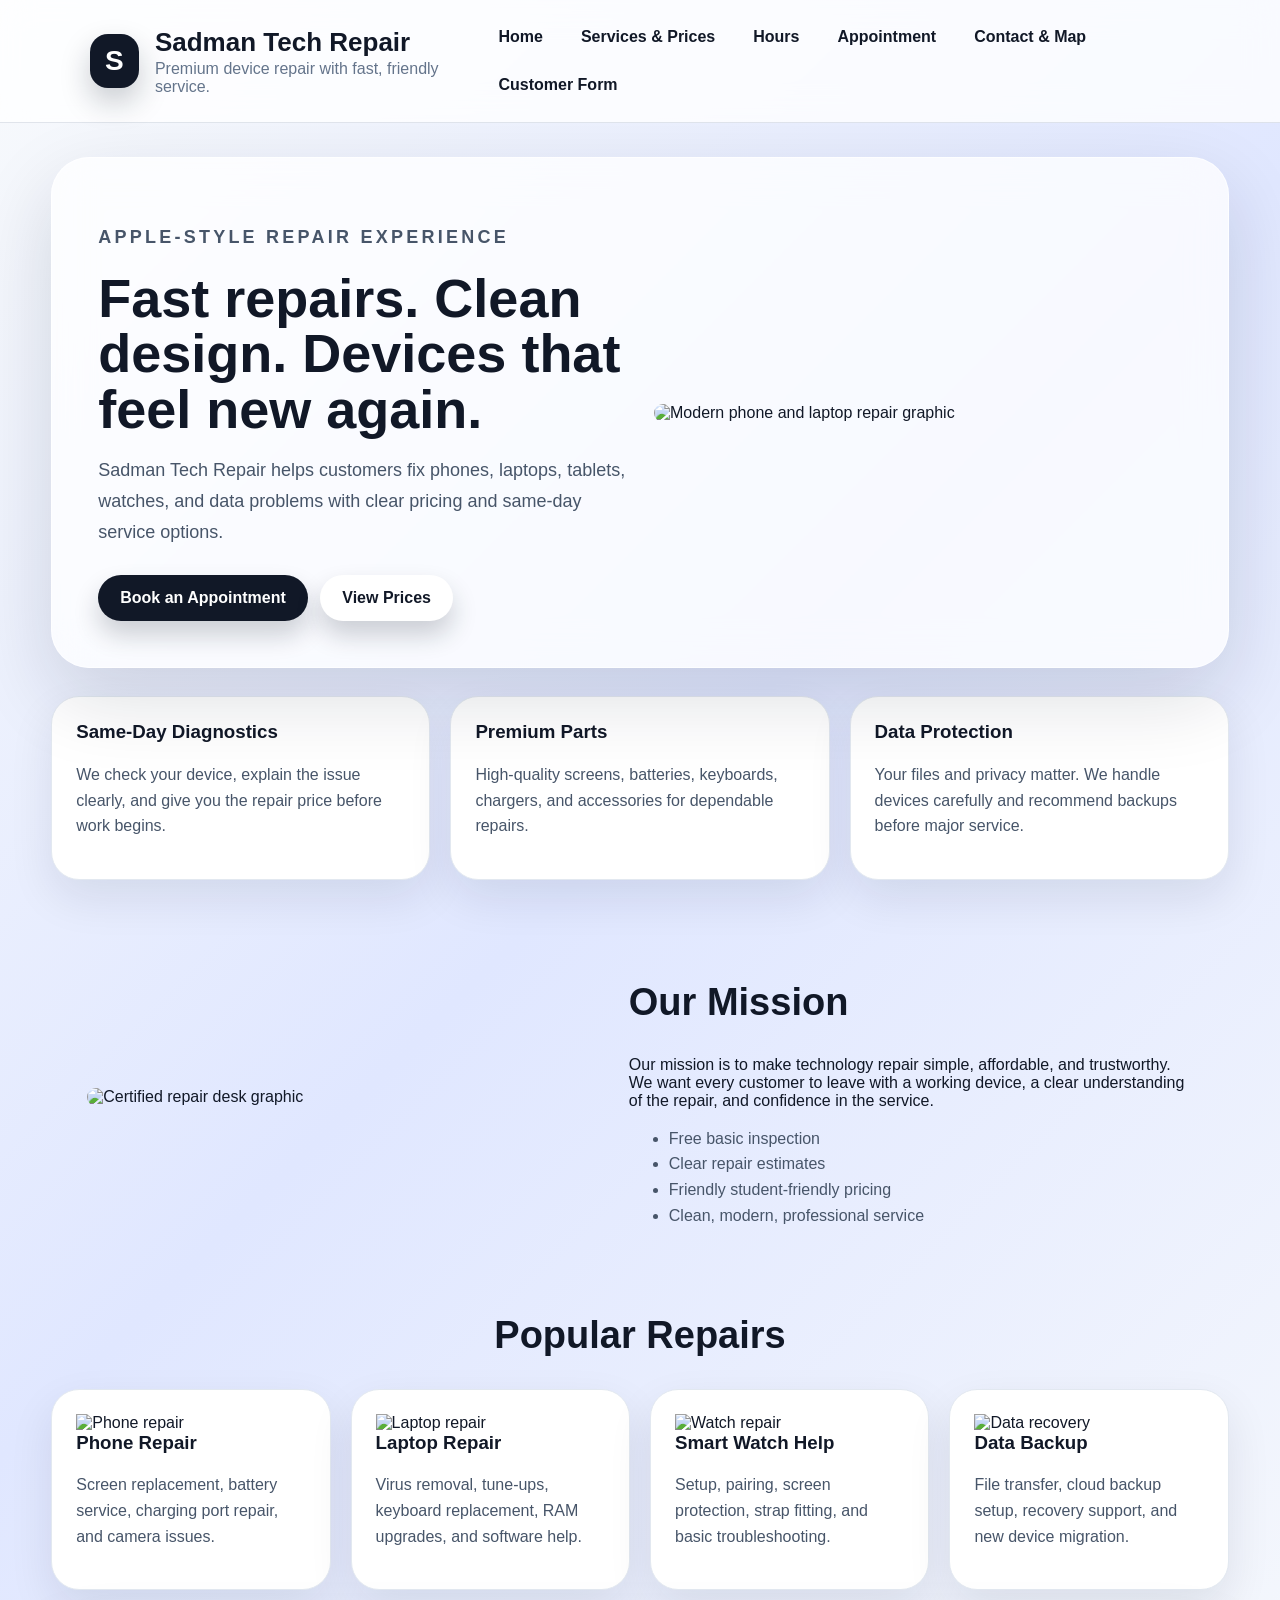
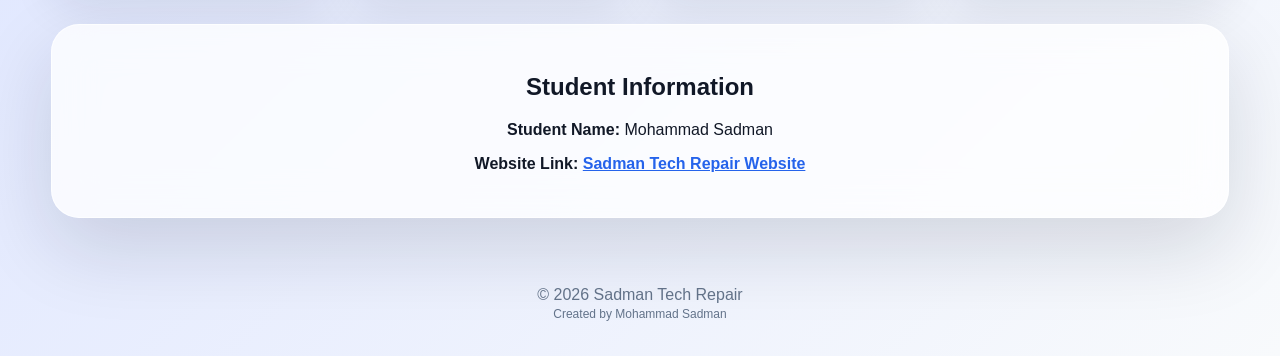
==== index.html @ 5d10da45 "Add files via upload" ====
<!--
Name: Mohammad Sadman
Course: CS 310 Introduction to Web Development
Assignment: Lab 2
-->
<!DOCTYPE html>
<html lang="en">
<head>
    <meta charset="utf-8" />
    <meta content="width=device-width, initial-scale=1.0" name="viewport" />
    <title>
        Sadman Tech Repair
    </title>
    <link href="style.css" rel="stylesheet" />
</head>
<body>
    <header class="site-header">
        <div class="logo">
            S
        </div>
        <div>
            <h1>
                Sadman Tech Repair
            </h1>
            <p>
                Premium device repair with fast, friendly service.
            </p>
        </div>
        <nav>
            <a href="index.html">Home</a>
            <a href="services.html">Services & Prices</a>
            <a href="hours.html">Hours</a>
            <a href="appointment.html">Appointment</a>
            <a href="contact.html">Contact & Map</a>
            <a href="customer.html">Customer Form</a>
        </nav>
    </header>
    <main>
        <section class="hero glass">
            <div class="hero-text">
                <p class="eyebrow">
                    Apple-style repair experience
                </p>
                <h2>
                    Fast repairs. Clean design. Devices that feel new again.
                </h2>
                <p>
                    Sadman Tech Repair helps customers fix phones, laptops, tablets, watches, and data problems with clear pricing and same-day service options.
                </p>
                <a class="btn" href="appointment.html">
                    Book an Appointment
                </a>
                <a class="btn ghost" href="services.html">
                    View Prices
                </a>
            </div>
            <img alt="Modern phone and laptop repair graphic" src="images/hero-apple.svg" />
        </section>
        <section class="features">
            <article>
                <h3>
                    Same-Day Diagnostics
                </h3>
                <p>
                    We check your device, explain the issue clearly, and give you the repair price before work begins.
                </p>
            </article>
            <article>
                <h3>
                    Premium Parts
                </h3>
                <p>
                    High-quality screens, batteries, keyboards, chargers, and accessories for dependable repairs.
                </p>
            </article>
            <article>
                <h3>
                    Data Protection
                </h3>
                <p>
                    Your files and privacy matter. We handle devices carefully and recommend backups before major service.
                </p>
            </article>
        </section>
        <section class="split">
            <img alt="Certified repair desk graphic" src="images/genius.svg" />
            <div>
                <h2>
                    Our Mission
                </h2>
                <p>
                    Our mission is to make technology repair simple, affordable, and trustworthy. We want every customer to leave with a working device, a clear understanding of the repair, and confidence in the service.
                </p>
                <ul>
                    <li>
                        Free basic inspection
                    </li>
                    <li>
                        Clear repair estimates
                    </li>
                    <li>
                        Friendly student-friendly pricing
                    </li>
                    <li>
                        Clean, modern, professional service
                    </li>
                </ul>
            </div>
        </section>
        <section>
            <h2 class="center">
                Popular Repairs
            </h2>
            <div class="cards">
                <article>
                    <img alt="Phone repair" src="images/phone.svg" />
                    <h3>
                        Phone Repair
                    </h3>
                    <p>
                        Screen replacement, battery service, charging port repair, and camera issues.
                    </p>
                </article>
                <article>
                    <img alt="Laptop repair" src="images/laptop.svg" />
                    <h3>
                        Laptop Repair
                    </h3>
                    <p>
                        Virus removal, tune-ups, keyboard replacement, RAM upgrades, and software help.
                    </p>
                </article>
                <article>
                    <img alt="Watch repair" src="images/watch.svg" />
                    <h3>
                        Smart Watch Help
                    </h3>
                    <p>
                        Setup, pairing, screen protection, strap fitting, and basic troubleshooting.
                    </p>
                </article>
                <article>
                    <img alt="Data recovery" src="images/data.svg" />
                    <h3>
                        Data Backup
                    </h3>
                    <p>
                        File transfer, cloud backup setup, recovery support, and new device migration.
                    </p>
                </article>
            </div>
        </section>

        <section class="lab-info glass">
            <h2>Student Information</h2>
            <p><strong>Student Name:</strong> Mohammad Sadman</p>
            <p><strong>Website Link:</strong> <a href="index.html">Sadman Tech Repair Website</a></p>
        </section>
    </main>
    <footer>
        © 2026 Sadman Tech Repair<br>
        <small>Created by Mohammad Sadman</small>
    </footer>
</body>
</html>
---- style.css ----
* {
    box-sizing:border-box
}

body {
    margin:0;
    font-family:-apple-system,BlinkMacSystemFont,"Segoe UI",Arial,sans-serif;
    background:linear-gradient(135deg,#f8fafc,#e0e7ff 45%,#f8fafc);
    color:#111827
}

.site-header {
    position:sticky;
    top:0;
    z-index:5;
    display:flex;
    align-items:center;
    gap:16px;
    padding:18px 7%;
    background:rgba(255,255,255,.78);
    backdrop-filter:blur(16px);
    border-bottom:1px solid rgba(148,163,184,.28)
}

.logo {
    width:54px;
    height:54px;
    border-radius:18px;
    background:#111827;
    color:white;
    display:flex;
    align-items:center;
    justify-content:center;
    font-size:28px;
    font-weight:800;
    box-shadow:0 14px 30px rgba(15,23,42,.22)
}

h1 {
    margin:0;
    font-size:26px
}

.site-header p {
    margin:2px 0 0;
    color:#64748b
}

.site-header nav {
    margin-left:auto;
    display:flex;
    gap:10px;
    flex-wrap:wrap
}

.site-header a {
    color:#111827;
    text-decoration:none;
    font-weight:700;
    padding:10px 14px;
    border-radius:999px
}

.site-header a:hover {
    background:#111827;
    color:#fff
}

main {
    width:min(1180px,92%);
    margin:34px auto
}

.glass {
    background:rgba(255,255,255,.75);
    border:1px solid rgba(255,255,255,.7);
    box-shadow:0 30px 80px rgba(15,23,42,.14);
    backdrop-filter:blur(20px)
}

.hero {
    display:grid;
    grid-template-columns:1fr 1fr;
    gap:28px;
    align-items:center;
    border-radius:38px;
    padding:46px
}

.hero img,.split img {
    width:100%;
    border-radius:30px
}

.eyebrow {
    text-transform:uppercase;
    letter-spacing:.18em;
    font-size:13px;
    color:#2563eb;
    font-weight:800
}

.hero h2,.page-title h2,.appointment h2 {
    font-size:54px;
    line-height:1.03;
    margin:8px 0 18px
}

.hero p,.page-title p,.appointment p {
    font-size:18px;
    color:#475569;
    line-height:1.7
}

.btn {
    display:inline-block;
    background:#111827;
    color:#fff;
    text-decoration:none;
    padding:14px 22px;
    border-radius:999px;
    font-weight:800;
    margin:10px 8px 0 0;
    box-shadow:0 14px 26px rgba(15,23,42,.2)
}

.btn.ghost {
    background:#fff;
    color:#111827
}

.features {
    display:grid;
    grid-template-columns:repeat(3,1fr);
    gap:20px;
    margin:28px 0
}

.features article,.cards article,.price-card {
    background:#fff;
    border-radius:28px;
    padding:24px;
    box-shadow:0 18px 45px rgba(15,23,42,.09);
    border:1px solid #e2e8f0
}

.features h3,.cards h3,.price-card h3 {
    margin-top:0
}

.features p,.cards p,.price-card p,li {
    color:#475569;
    line-height:1.6
}

.split {
    display:grid;
    grid-template-columns:.9fr 1fr;
    gap:34px;
    align-items:center;
    border-radius:34px;
    padding:36px;
    margin:34px 0
}

.split h2,.center {
    font-size:38px
}

.center {
    text-align:center
}

.cards,.price-grid {
    display:grid;
    grid-template-columns:repeat(4,1fr);
    gap:20px
}

.cards img,.price-card img {
    width:100%;
    max-height:165px;
    object-fit:contain
}

.page-title {
    text-align:center;
    padding:30px
}

.price-grid {
    grid-template-columns:repeat(3,1fr)
}

.details {
    margin-top:34px
}

.appointment {
    display:grid;
    grid-template-columns:.9fr 1.1fr;
    gap:36px;
    border-radius:38px;
    padding:42px
}

.appt-form {
    background:#fff;
    border-radius:30px;
    padding:26px;
    display:grid;
    gap:16px;
    box-shadow:0 18px 45px rgba(15,23,42,.1)
}

label {
    font-weight:800;
    color:#1f2937
}

input,select,textarea {
    width:100%;
    margin-top:7px;
    padding:14px;
    border-radius:16px;
    border:1px solid #cbd5e1;
    font-size:16px;
    background:#f8fafc
}

textarea {
    min-height:105px;
    resize:vertical
}

.two {
    display:grid;
    grid-template-columns:1fr 1fr;
    gap:14px
}

button {
    border:0;
    background:#111827;
    color:#fff;
    padding:15px 20px;
    border-radius:18px;
    font-size:17px;
    font-weight:900;
    cursor:pointer
}

button:hover {
    transform:translateY(-1px)
}

footer {
    text-align:center;
    padding:34px;
    color:#64748b
}

@media(max-width:850px) {
    .site-header {
    align-items:flex-start;
    flex-direction:column
}

.site-header nav {
    margin-left:0
}

.hero,.split,.appointment {
    grid-template-columns:1fr
}

.cards,.price-grid,.features {
    grid-template-columns:1fr
}

.hero h2,.appointment h2 {
    font-size:38px
}

}

/* ---------- Project 2 Additions ---------- */
.center-text {
    text-align:center;
    color:#475569;
    max-width:850px;
    margin:0 auto 24px;
    line-height:1.7;
    font-size:18px;
}

.project2-flex-section,
.youtube-section,
.map-section,
.hours-section {
    border-radius:34px;
    padding:36px;
    margin:34px 0;
}

.flex-two-columns {
    display:flex;
    gap:24px;
    justify-content:space-between;
    align-items:stretch;
    margin-top:26px;
}

.flex-column {
    flex:1;
    background:#fff;
    border:1px solid #e2e8f0;
    border-radius:28px;
    padding:26px;
    box-shadow:0 18px 45px rgba(15,23,42,.09);
}

.flex-column h3 {
    margin-top:0;
    color:#111827;
}

.video-frame,
.map-frame {
    width:min(900px,100%);
    margin:24px auto 0;
    border-radius:28px;
    overflow:hidden;
    box-shadow:0 18px 45px rgba(15,23,42,.18);
    border:1px solid #e2e8f0;
    background:#111827;
}

.video-frame iframe {
    width:100%;
    height:500px;
    display:block;
}

.map-frame iframe {
    width:100%;
    height:430px;
    display:block;
    border:0;
}

.project2-table {
    width:100%;
    border-collapse:collapse;
    background:#fff;
    border-radius:18px;
    overflow:hidden;
    margin:18px 0 34px;
    box-shadow:0 16px 36px rgba(15,23,42,.08);
}

.project2-table th,
.project2-table td {
    border:1px solid #cbd5e1;
    padding:14px;
    text-align:left;
}

.project2-table th {
    background:#111827;
    color:#fff;
}

.project2-table td {
    color:#475569;
}

@media(max-width:850px) {
    .flex-two-columns {
    flex-direction:column;
}

.video-frame iframe {
    height:300px;
}

.map-frame iframe {
    height:320px;
}

}


/* ---------- Lab 2 Customer Form and Responsive Design ---------- */

.lab-info {
    border-radius: 28px;
    padding: 28px;
    margin: 34px 0;
    text-align: center;
}

.lab-info a {
    color: #2563eb;
    font-weight: 800;
}

.customer-form-section {
    border-radius: 34px;
    padding: 36px;
    margin: 34px 0;
}

.customer-form {
    max-width: 850px;
    margin: 0 auto;
}

.customer-form fieldset {
    border: 1px solid #cbd5e1;
    background: #ffffff;
    border-radius: 24px;
    padding: 26px;
    margin-bottom: 26px;
    box-shadow: 0 14px 36px rgba(15, 23, 42, .08);
}

.customer-form legend {
    font-size: 22px;
    font-weight: 800;
    color: #111827;
    padding: 0 10px;
}

.customer-form label {
    display: block;
    margin-top: 16px;
    margin-bottom: 8px;
    font-weight: 700;
    color: #111827;
}

.customer-form input,
.customer-form select,
.customer-form textarea {
    width: 100%;
    padding: 13px;
    border: 1px solid #cbd5e1;
    border-radius: 14px;
    font-size: 15px;
    background: #f8fafc;
}

.customer-form textarea {
    min-height: 110px;
    resize: vertical;
}

.customer-form .check-row {
    display: flex;
    align-items: center;
    gap: 10px;
}

.customer-form .check-row input {
    width: auto;
}

.customer-form button {
    width: 100%;
    background: #2563eb;
    color: #ffffff;
    border: none;
    padding: 15px;
    border-radius: 999px;
    font-size: 17px;
    font-weight: 800;
    cursor: pointer;
}

.customer-form button:hover {
    background: #1d4ed8;
}

footer small {
    font-size: 12px;
    color: #64748b;
}

@media (max-width: 850px) {
    .site-header {
        flex-direction: column;
        text-align: center;
    }

    .site-header nav {
        margin-left: 0;
        justify-content: center;
    }

    .hero,
    .split,
    .appointment {
        grid-template-columns: 1fr;
    }

    .features,
    .cards,
    .price-grid {
        grid-template-columns: 1fr;
    }

    .flex-two-columns {
        flex-direction: column;
    }

    .customer-form-section {
        padding: 20px;
    }

    .customer-form fieldset {
        padding: 18px;
    }

    .video-frame iframe {
        height: 300px;
    }

    .map-frame iframe {
        height: 320px;
    }
}
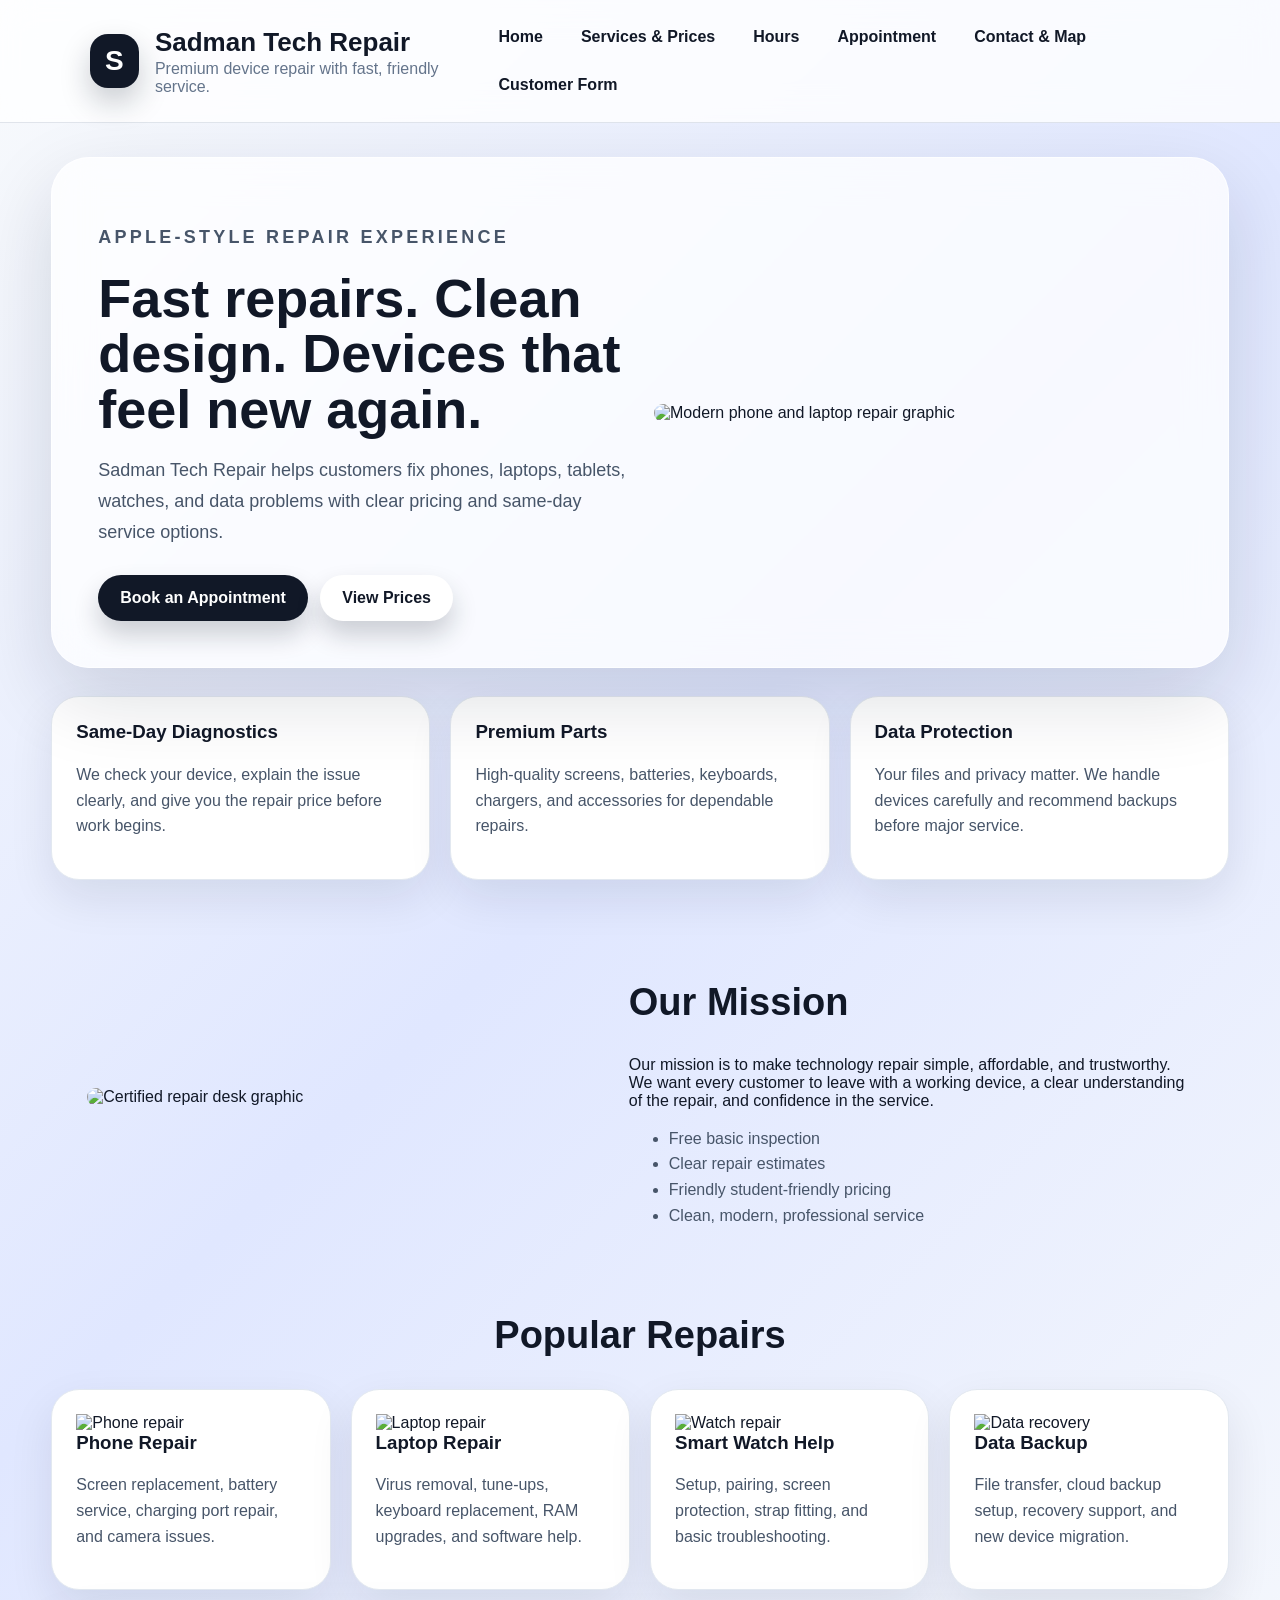
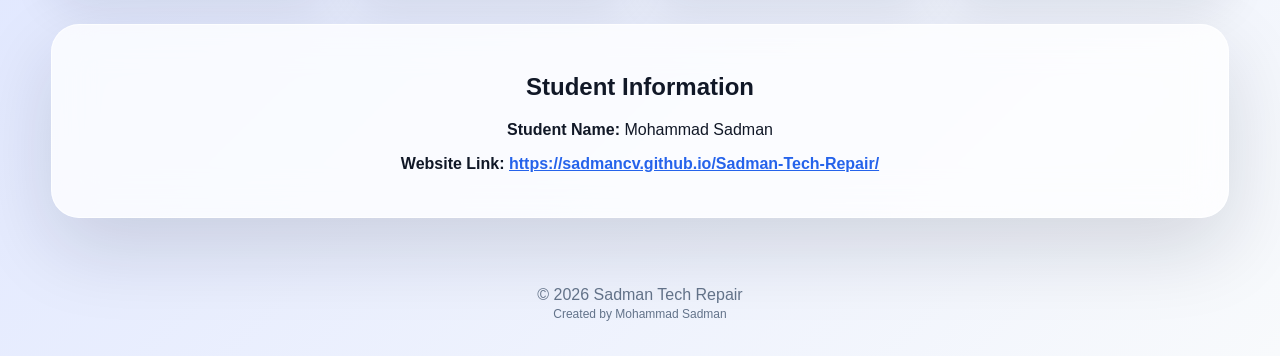
==== commit 1f65ca6b: "Update index.html" ====
--- a/index.html
+++ b/index.html
@@ -149,13 +149,22 @@
                     </p>
                 </article>
             </div>
-        </section>
+        <section class="lab-info glass">
+    <h2>Student Information</h2>
 
-        <section class="lab-info glass">
-            <h2>Student Information</h2>
-            <p><strong>Student Name:</strong> Mohammad Sadman</p>
-            <p><strong>Website Link:</strong> <a href="index.html">Sadman Tech Repair Website</a></p>
-        </section>
+    <p>
+        <strong>Student Name:</strong>
+        Mohammad Sadman
+    </p>
+
+    <p>
+        <strong>Website Link:</strong>
+        <a href="https://sadmancv.github.io/Sadman-Tech-Repair/" target="_blank">
+            https://sadmancv.github.io/Sadman-Tech-Repair/
+        </a>
+    </p>
+
+</section>
     </main>
     <footer>
         © 2026 Sadman Tech Repair<br>
